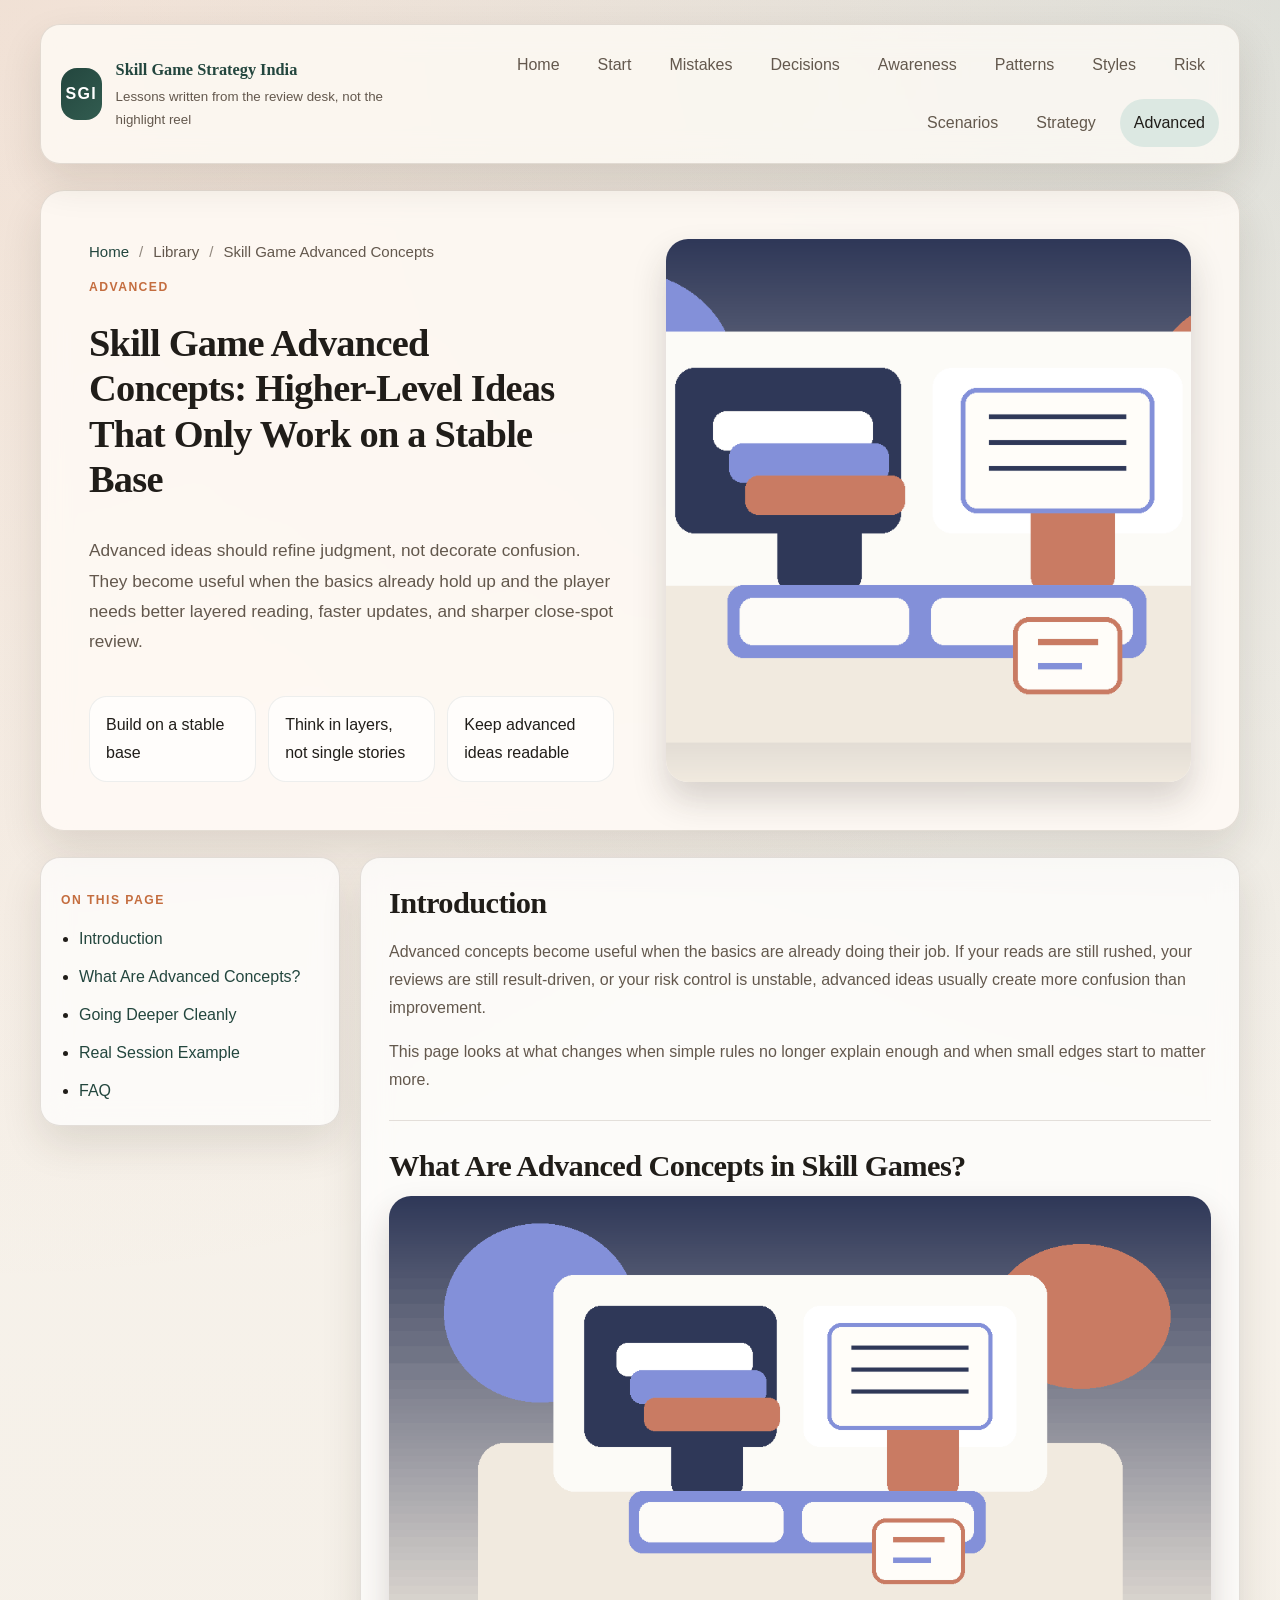
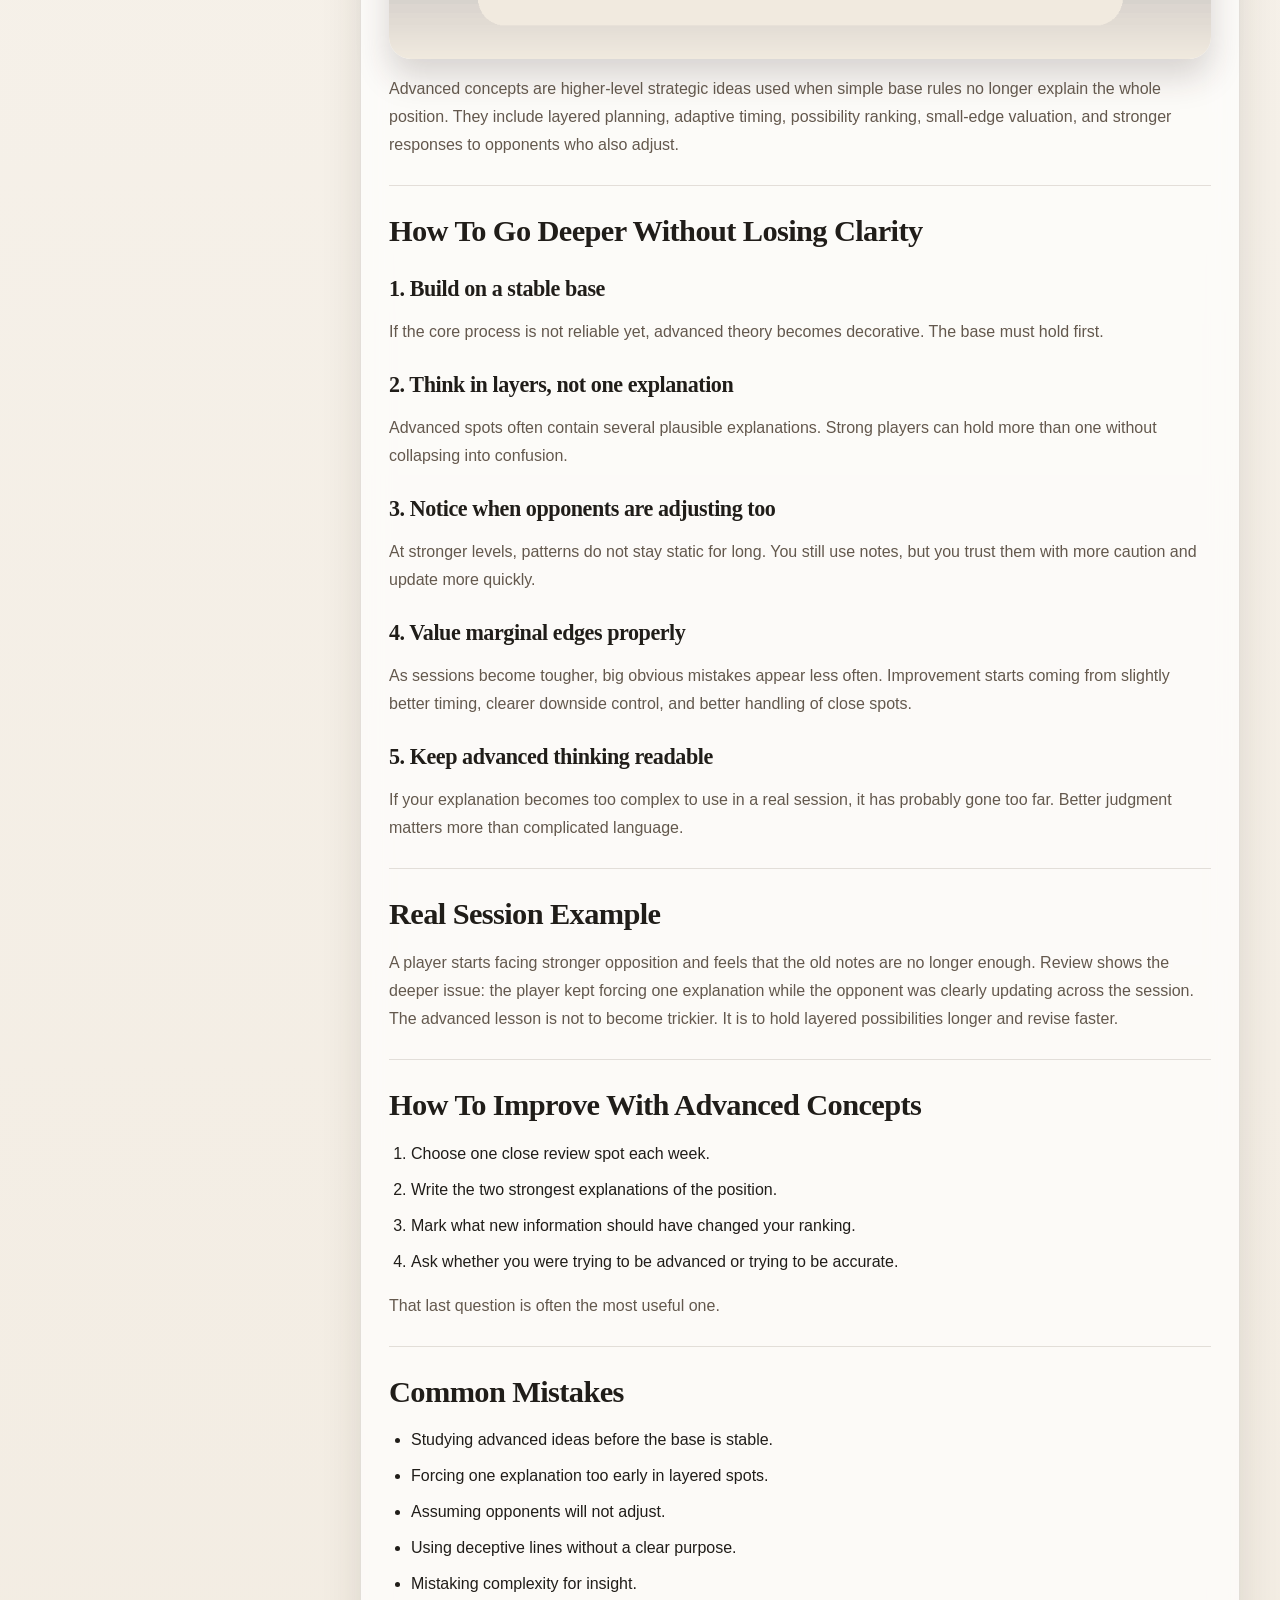
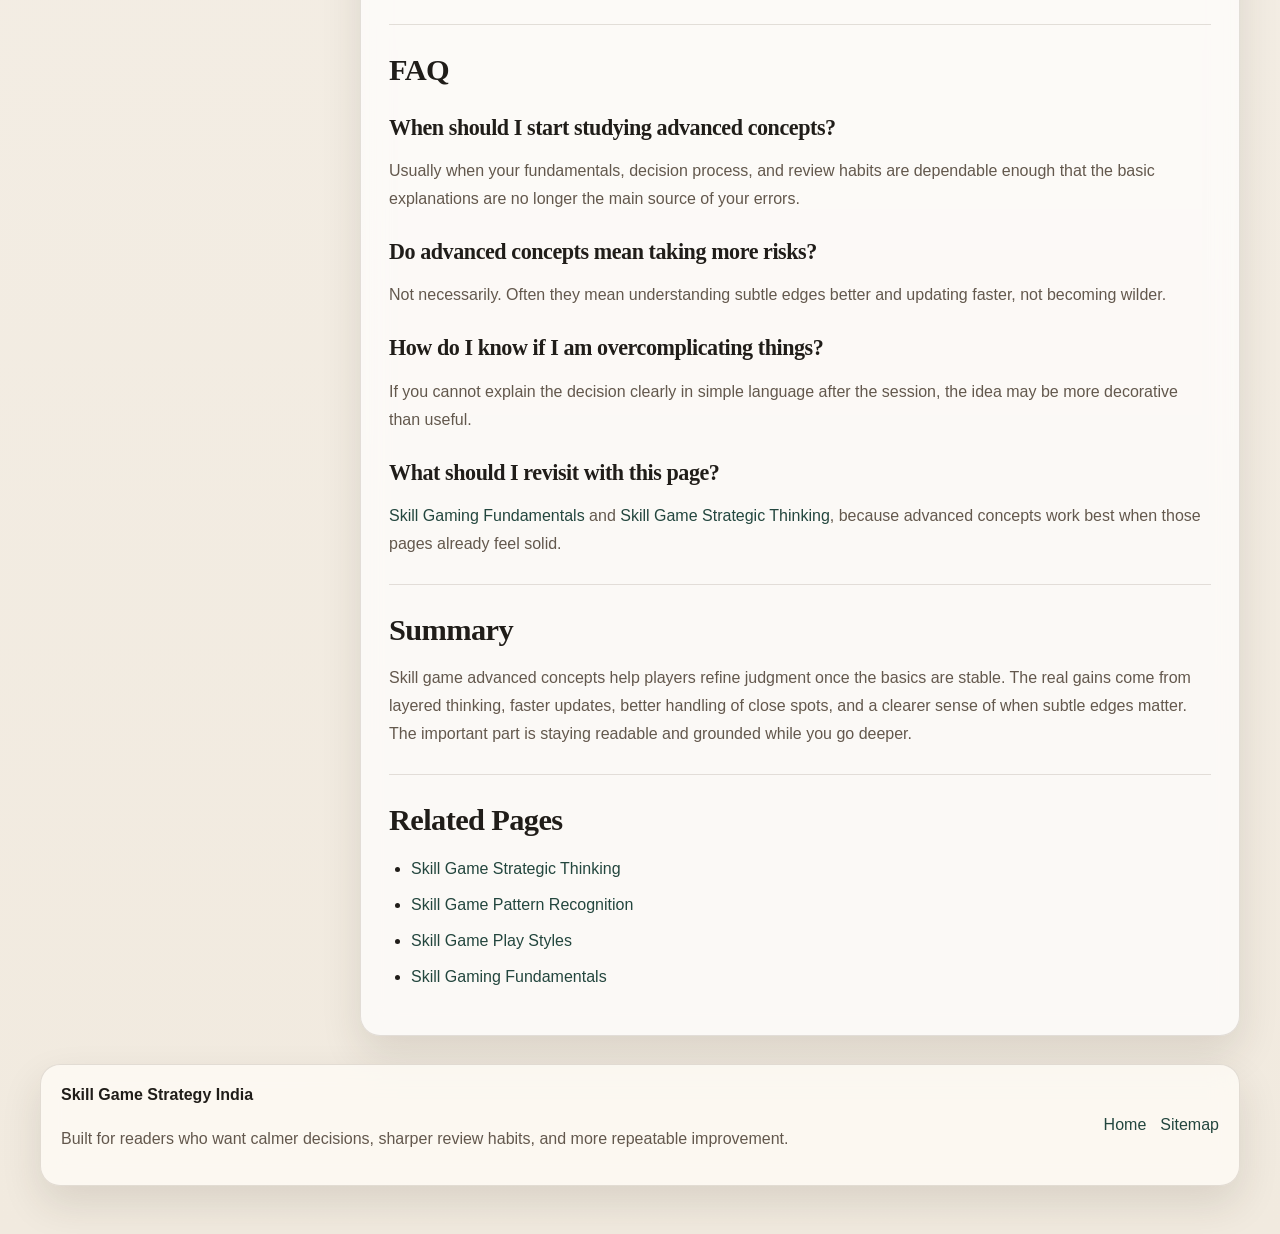
==== advanced-concepts.html @ fa9fa774 "feat: 添加多个技能游戏策略页面和功能 添加了多个技能游戏策略相关的HTML页面，包括风险平衡、玩法风格、场景分析等。同时实现了导航菜单的交互功能，完善了站点地图。  - 新增多个策略内容页面 -" ====
<!doctype html>
<html lang="en">
<head><meta charset="utf-8" /><meta name="viewport" content="width=device-width, initial-scale=1" /><title>Skill Game Advanced Concepts: Higher-Level Ideas That Only Work on a Stable Base</title><meta name="description" content="Learn practical advanced concepts for skill games, including layered thinking, faster adaptation, close-spot review, and how to go deeper without becoming decorative." /><link rel="canonical" href="https://market-lab-cmd.github.io/skill-game-strategy-india/advanced-concepts.html" /><meta property="og:image" content="https://market-lab-cmd.github.io/skill-game-strategy-india/assets/images/advanced-concepts.png" /><link rel="stylesheet" href="assets/css/index.css" /></head>
<body data-page="advanced-concepts"><div class="site-shell"><header class="site-header"><a class="brand" href="index.html"><span class="brand-mark">SGI</span><span><strong>Skill Game Strategy India</strong><small>Lessons written from the review desk, not the highlight reel</small></span></a><button class="menu-toggle" type="button" aria-expanded="false" aria-controls="site-nav">Menu</button><nav id="site-nav" class="site-nav"><a href="index.html">Home</a><a href="fundamentals.html">Start</a><a href="common-mistakes.html">Mistakes</a><a href="decision-making.html">Decisions</a><a href="game-awareness.html">Awareness</a><a href="pattern-recognition.html">Patterns</a><a href="play-styles.html">Styles</a><a href="risk-balance.html">Risk</a><a href="scenarios.html">Scenarios</a><a href="strategic-thinking.html">Strategy</a><a href="advanced-concepts.html" class="active">Advanced</a></nav></header><main>
<section class="hero article-hero"><div class="hero-copy"><nav class="breadcrumbs"><a href="index.html">Home</a><span>Library</span><span>Skill Game Advanced Concepts</span></nav><p class="eyebrow">Advanced</p><h1>Skill Game Advanced Concepts: Higher-Level Ideas That Only Work on a Stable Base</h1><p class="hero-summary">Advanced ideas should refine judgment, not decorate confusion. They become useful when the basics already hold up and the player needs better layered reading, faster updates, and sharper close-spot review.</p><div class="hero-points"><span>Build on a stable base</span><span>Think in layers, not single stories</span><span>Keep advanced ideas readable</span></div></div><div class="hero-visual"><img src="assets/images/advanced-concepts.png" alt="Skill game advanced concepts study scene with layered notes, diagrams, and focused analysis workspace" loading="eager" /></div></section>
<section class="page-layout"><aside class="page-toc"><div class="toc-card"><p class="toc-label">On This Page</p><ul><li><a href="#introduction">Introduction</a></li><li><a href="#what-are">What Are Advanced Concepts?</a></li><li><a href="#going-deeper">Going Deeper Cleanly</a></li><li><a href="#real-session-example">Real Session Example</a></li><li><a href="#faq">FAQ</a></li></ul></div></aside><article class="article-card"><div class="article-body">
<h2 id="introduction">Introduction</h2><p>Advanced concepts become useful when the basics are already doing their job. If your reads are still rushed, your reviews are still result-driven, or your risk control is unstable, advanced ideas usually create more confusion than improvement.</p><p>This page looks at what changes when simple rules no longer explain enough and when small edges start to matter more.</p><hr class="divider" />
<h2 id="what-are">What Are Advanced Concepts in Skill Games?</h2><figure class="feature-image"><img src="assets/images/advanced-concepts.png" alt="Skill game advanced concepts study scene with layered notes, diagrams, and focused analysis workspace" loading="lazy" /></figure><p>Advanced concepts are higher-level strategic ideas used when simple base rules no longer explain the whole position. They include layered planning, adaptive timing, possibility ranking, small-edge valuation, and stronger responses to opponents who also adjust.</p><hr class="divider" />
<h2 id="going-deeper">How To Go Deeper Without Losing Clarity</h2><h3>1. Build on a stable base</h3><p>If the core process is not reliable yet, advanced theory becomes decorative. The base must hold first.</p><h3>2. Think in layers, not one explanation</h3><p>Advanced spots often contain several plausible explanations. Strong players can hold more than one without collapsing into confusion.</p><h3>3. Notice when opponents are adjusting too</h3><p>At stronger levels, patterns do not stay static for long. You still use notes, but you trust them with more caution and update more quickly.</p><h3>4. Value marginal edges properly</h3><p>As sessions become tougher, big obvious mistakes appear less often. Improvement starts coming from slightly better timing, clearer downside control, and better handling of close spots.</p><h3>5. Keep advanced thinking readable</h3><p>If your explanation becomes too complex to use in a real session, it has probably gone too far. Better judgment matters more than complicated language.</p><hr class="divider" />
<h2 id="real-session-example">Real Session Example</h2><p>A player starts facing stronger opposition and feels that the old notes are no longer enough. Review shows the deeper issue: the player kept forcing one explanation while the opponent was clearly updating across the session. The advanced lesson is not to become trickier. It is to hold layered possibilities longer and revise faster.</p><hr class="divider" />
<h2>How To Improve With Advanced Concepts</h2><ol><li>Choose one close review spot each week.</li><li>Write the two strongest explanations of the position.</li><li>Mark what new information should have changed your ranking.</li><li>Ask whether you were trying to be advanced or trying to be accurate.</li></ol><p>That last question is often the most useful one.</p><hr class="divider" />
<h2>Common Mistakes</h2><ul><li>Studying advanced ideas before the base is stable.</li><li>Forcing one explanation too early in layered spots.</li><li>Assuming opponents will not adjust.</li><li>Using deceptive lines without a clear purpose.</li><li>Mistaking complexity for insight.</li></ul><hr class="divider" />
<h2 id="faq">FAQ</h2><h3>When should I start studying advanced concepts?</h3><p>Usually when your fundamentals, decision process, and review habits are dependable enough that the basic explanations are no longer the main source of your errors.</p><h3>Do advanced concepts mean taking more risks?</h3><p>Not necessarily. Often they mean understanding subtle edges better and updating faster, not becoming wilder.</p><h3>How do I know if I am overcomplicating things?</h3><p>If you cannot explain the decision clearly in simple language after the session, the idea may be more decorative than useful.</p><h3>What should I revisit with this page?</h3><p><a href="fundamentals.html">Skill Gaming Fundamentals</a> and <a href="strategic-thinking.html">Skill Game Strategic Thinking</a>, because advanced concepts work best when those pages already feel solid.</p><hr class="divider" />
<h2>Summary</h2><p>Skill game advanced concepts help players refine judgment once the basics are stable. The real gains come from layered thinking, faster updates, better handling of close spots, and a clearer sense of when subtle edges matter. The important part is staying readable and grounded while you go deeper.</p><hr class="divider" />
<h2>Related Pages</h2><ul><li><a href="strategic-thinking.html">Skill Game Strategic Thinking</a></li><li><a href="pattern-recognition.html">Skill Game Pattern Recognition</a></li><li><a href="play-styles.html">Skill Game Play Styles</a></li><li><a href="fundamentals.html">Skill Gaming Fundamentals</a></li></ul>
</div></article></section></main><footer class="site-footer"><div><strong>Skill Game Strategy India</strong><p>Built for readers who want calmer decisions, sharper review habits, and more repeatable improvement.</p></div><div class="footer-links"><a href="index.html">Home</a><a href="sitemap.xml">Sitemap</a></div></footer></div><script src="assets/js/index.js"></script></body></html>
---- assets/css/index.css ----
:root {
  --bg: #f5efe6;
  --bg-soft: #fcf8f3;
  --surface: rgba(255, 251, 246, 0.84);
  --surface-strong: #fffdf9;
  --text: #201d19;
  --muted: #63584d;
  --line: rgba(82, 63, 44, 0.15);
  --brand: #23463e;
  --brand-soft: #dce8e2;
  --accent: #c46d3f;
  --shadow: 0 18px 40px rgba(51, 38, 25, 0.12);
  --radius: 24px;
  --radius-sm: 16px;
  --content-width: 1200px;
}

* {
  box-sizing: border-box;
}

html {
  scroll-behavior: smooth;
}

body {
  margin: 0;
  color: var(--text);
  background:
    radial-gradient(circle at top left, rgba(196, 109, 63, 0.14), transparent 28%),
    radial-gradient(circle at top right, rgba(35, 70, 62, 0.12), transparent 26%),
    linear-gradient(180deg, #f8f4ee 0%, #f1eadf 100%);
  font-family: "Segoe UI", "Trebuchet MS", Arial, sans-serif;
  line-height: 1.75;
}

img {
  display: block;
  max-width: 100%;
}

a {
  color: var(--brand);
  text-decoration: none;
}

a:hover {
  text-decoration: underline;
}

.site-shell {
  width: min(calc(100% - 32px), var(--content-width));
  margin: 0 auto;
  padding: 24px 0 48px;
}

.site-header,
.site-footer,
.hero,
.story-panel,
.hub-grid-section,
.pathway-panel,
.article-card,
.toc-card,
.related-strip {
  backdrop-filter: blur(14px);
}

.site-header,
.site-footer {
  display: flex;
  align-items: center;
  justify-content: space-between;
  gap: 20px;
  padding: 16px 20px;
  border: 1px solid var(--line);
  border-radius: 20px;
  background: rgba(255, 252, 247, 0.75);
  box-shadow: var(--shadow);
}

.site-header {
  position: sticky;
  top: 14px;
  z-index: 10;
}

.brand {
  display: inline-flex;
  align-items: center;
  gap: 14px;
  min-width: 0;
}

.brand:hover {
  text-decoration: none;
}

.brand-mark {
  display: inline-grid;
  place-items: center;
  width: 52px;
  height: 52px;
  border-radius: 16px;
  background: linear-gradient(135deg, var(--brand), #325c50);
  color: #fff;
  font-weight: 700;
  letter-spacing: 0.08em;
}

.brand strong,
.brand small {
  display: block;
}

.brand strong {
  font-family: "Palatino Linotype", "Book Antiqua", Palatino, serif;
  font-size: 1.02rem;
}

.brand small,
.site-footer p,
.section-heading p,
.hero-summary,
.article-body p,
.guide-card-copy p {
  color: var(--muted);
}

.site-nav {
  display: flex;
  flex-wrap: wrap;
  gap: 10px;
  justify-content: flex-end;
}

.site-nav a {
  padding: 10px 14px;
  border-radius: 999px;
  color: var(--muted);
  transition: 0.2s ease;
}

.site-nav a.active,
.site-nav a:hover {
  color: var(--text);
  background: var(--brand-soft);
  text-decoration: none;
}

.menu-toggle {
  display: none;
  border: 0;
  background: var(--brand);
  color: #fff;
  border-radius: 999px;
  padding: 10px 16px;
  font: inherit;
}

.hero,
.story-panel,
.hub-grid-section,
.pathway-panel,
.related-strip {
  margin-top: 26px;
  border: 1px solid var(--line);
  border-radius: var(--radius);
  background: var(--surface);
  box-shadow: var(--shadow);
}

.hero {
  display: grid;
  grid-template-columns: minmax(0, 1fr) minmax(360px, 1fr);
  gap: clamp(28px, 4vw, 56px);
  padding: clamp(26px, 4vw, 48px);
  align-items: stretch;
}

.hero-copy {
  display: flex;
  flex-direction: column;
  justify-content: center;
  min-width: 0;
}

.hero-copy h1,
.section-heading h2,
.article-card h1,
.article-card h2,
.article-card h3,
.article-card h4,
.guide-card-copy h3,
.story-card h3,
.path-step strong,
.mini-card strong {
  font-family: "Palatino Linotype", "Book Antiqua", Palatino, serif;
  line-height: 1.18;
  letter-spacing: -0.02em;
}

.hero-copy h1 {
  max-width: 11em;
  margin: 10px 0 16px;
  font-size: clamp(2.5rem, 3.3vw, 4rem);
}

.home-hero .hero-copy h1 {
  max-width: 10.6em;
}

.article-hero .hero-copy h1 {
  font-size: clamp(2.2rem, 3vw, 3.45rem);
  max-width: 12.2em;
}

.eyebrow,
.toc-label,
.guide-meta,
.mini-eyebrow {
  text-transform: uppercase;
  letter-spacing: 0.12em;
  font-weight: 700;
  font-size: 0.76rem;
  color: var(--accent);
}

.hero-summary {
  max-width: 66ch;
  font-size: 1.08rem;
}

.hero-points,
.hero-actions,
.pathway-steps,
.story-grid,
.guide-grid,
.mini-grid {
  display: grid;
}

.hero-points {
  grid-template-columns: repeat(3, minmax(0, 1fr));
  gap: 12px;
  margin-top: 22px;
}

.hero-points span,
.path-step,
.story-card,
.guide-card,
.mini-card {
  border: 1px solid rgba(35, 70, 62, 0.08);
}

.hero-points span,
.path-step {
  padding: 14px 16px;
  border-radius: 18px;
  background: rgba(255, 255, 255, 0.64);
}

.hero-actions {
  grid-template-columns: repeat(2, max-content);
  gap: 12px;
  margin-top: 20px;
}

.button {
  display: inline-flex;
  align-items: center;
  justify-content: center;
  min-height: 48px;
  padding: 0 20px;
  border-radius: 999px;
  font-weight: 700;
}

.button.primary {
  color: #fff;
  background: linear-gradient(135deg, var(--brand), #355d53);
}

.button.secondary {
  color: var(--brand);
  background: rgba(35, 70, 62, 0.08);
}

.button:hover {
  text-decoration: none;
}

.hero-visual {
  display: flex;
  min-height: 100%;
}

.hero-visual img,
.guide-card img,
.feature-image img {
  width: 100%;
  object-fit: cover;
  border-radius: 22px;
  box-shadow: 0 18px 34px rgba(44, 34, 25, 0.18);
}

.hero-visual img {
  height: 100%;
  min-height: 420px;
  max-height: 560px;
  object-position: center;
}

.story-panel,
.hub-grid-section,
.pathway-panel,
.related-strip {
  padding: 24px;
}

.section-heading {
  max-width: 760px;
}

.section-heading h2 {
  margin: 10px 0 12px;
  font-size: clamp(1.9rem, 2.6vw, 2.8rem);
}

.story-grid {
  grid-template-columns: repeat(3, minmax(0, 1fr));
  gap: 16px;
  margin-top: 20px;
}

.story-card,
.guide-card,
.mini-card,
.toc-card,
.article-card {
  border-radius: 20px;
  background: rgba(255, 255, 255, 0.7);
}

.story-card {
  padding: 20px;
}

.story-card h3 {
  margin: 0 0 10px;
  font-size: 1.28rem;
}

.guide-grid {
  grid-template-columns: repeat(2, minmax(0, 1fr));
  gap: 18px;
  margin-top: 22px;
}

.guide-card {
  display: grid;
  grid-template-columns: minmax(180px, 240px) minmax(0, 1fr);
  gap: 18px;
  padding: 14px;
  color: inherit;
}

.guide-card:hover,
.mini-card:hover {
  text-decoration: none;
}

.guide-card img {
  height: 100%;
  min-height: 220px;
}

.guide-card-copy {
  display: flex;
  flex-direction: column;
  justify-content: center;
}

.guide-card-copy h3 {
  margin: 10px 0 10px;
  font-size: 1.5rem;
}

.pathway-steps {
  gap: 14px;
  margin-top: 22px;
}

.path-step {
  display: flex;
  align-items: flex-start;
  gap: 14px;
}

.path-step strong {
  font-size: 1.4rem;
  color: var(--brand);
}

.page-layout {
  display: grid;
  grid-template-columns: 300px minmax(0, 1fr);
  gap: 20px;
  margin-top: 26px;
}

.page-toc {
  position: sticky;
  top: 108px;
  align-self: start;
}

.toc-card,
.article-card {
  border: 1px solid var(--line);
  box-shadow: var(--shadow);
}

.toc-card {
  padding: 20px;
}

.toc-card ul {
  margin: 14px 0 0;
  padding-left: 18px;
}

.toc-card li + li {
  margin-top: 10px;
}

.article-card {
  padding: 28px;
}

.breadcrumbs {
  display: flex;
  flex-wrap: wrap;
  gap: 10px;
  color: var(--muted);
  font-size: 0.94rem;
}

.breadcrumbs span::before {
  content: "/";
  margin-right: 10px;
  color: rgba(99, 88, 77, 0.7);
}

.article-body > h2:first-child,
.article-body > h3:first-child {
  margin-top: 0;
}

.article-body h2 {
  margin-top: 28px;
  margin-bottom: 12px;
  font-size: 1.9rem;
}

.article-body h3 {
  margin-top: 26px;
  margin-bottom: 10px;
  font-size: 1.38rem;
}

.article-body h4 {
  margin-top: 18px;
  margin-bottom: 8px;
  font-size: 1.08rem;
}

.article-body ul,
.article-body ol {
  padding-left: 22px;
}

.article-body li + li {
  margin-top: 8px;
}

.divider {
  border: 0;
  border-top: 1px solid var(--line);
  margin: 26px 0;
}

.feature-image {
  margin: 0;
}

.related-strip .mini-grid {
  grid-template-columns: repeat(4, minmax(0, 1fr));
  gap: 16px;
  margin-top: 18px;
}

.mini-card {
  display: grid;
  gap: 8px;
  padding: 18px;
}

.site-footer {
  margin-top: 28px;
}

.footer-links {
  display: flex;
  flex-wrap: wrap;
  gap: 14px;
}

@media (max-width: 1080px) {
  .hero,
  .page-layout,
  .guide-grid,
  .story-grid,
  .related-strip .mini-grid {
    grid-template-columns: 1fr;
  }

  .guide-card {
    grid-template-columns: 1fr;
  }

  .page-toc {
    position: static;
  }

  .hero-points {
    grid-template-columns: 1fr;
  }
}

@media (max-width: 860px) {
  .site-header,
  .site-footer {
    flex-wrap: wrap;
  }

  .menu-toggle {
    display: inline-flex;
  }

  .site-nav {
    display: none;
    width: 100%;
    justify-content: flex-start;
  }

  .site-header.nav-open .site-nav {
    display: flex;
  }

  .hero-actions {
    grid-template-columns: 1fr;
  }

  .button {
    width: 100%;
  }
}

@media (max-width: 640px) {
  .site-shell {
    width: min(calc(100% - 20px), var(--content-width));
    padding-top: 18px;
  }

  .site-header,
  .site-footer,
  .story-panel,
  .hub-grid-section,
  .pathway-panel,
  .related-strip,
  .article-card,
  .toc-card {
    padding: 18px;
    border-radius: 18px;
  }

  .hero {
    padding: 18px;
    border-radius: 18px;
  }

  .hero-visual img {
    min-height: 280px;
    max-height: 360px;
  }

  .brand-mark {
    width: 46px;
    height: 46px;
  }
}
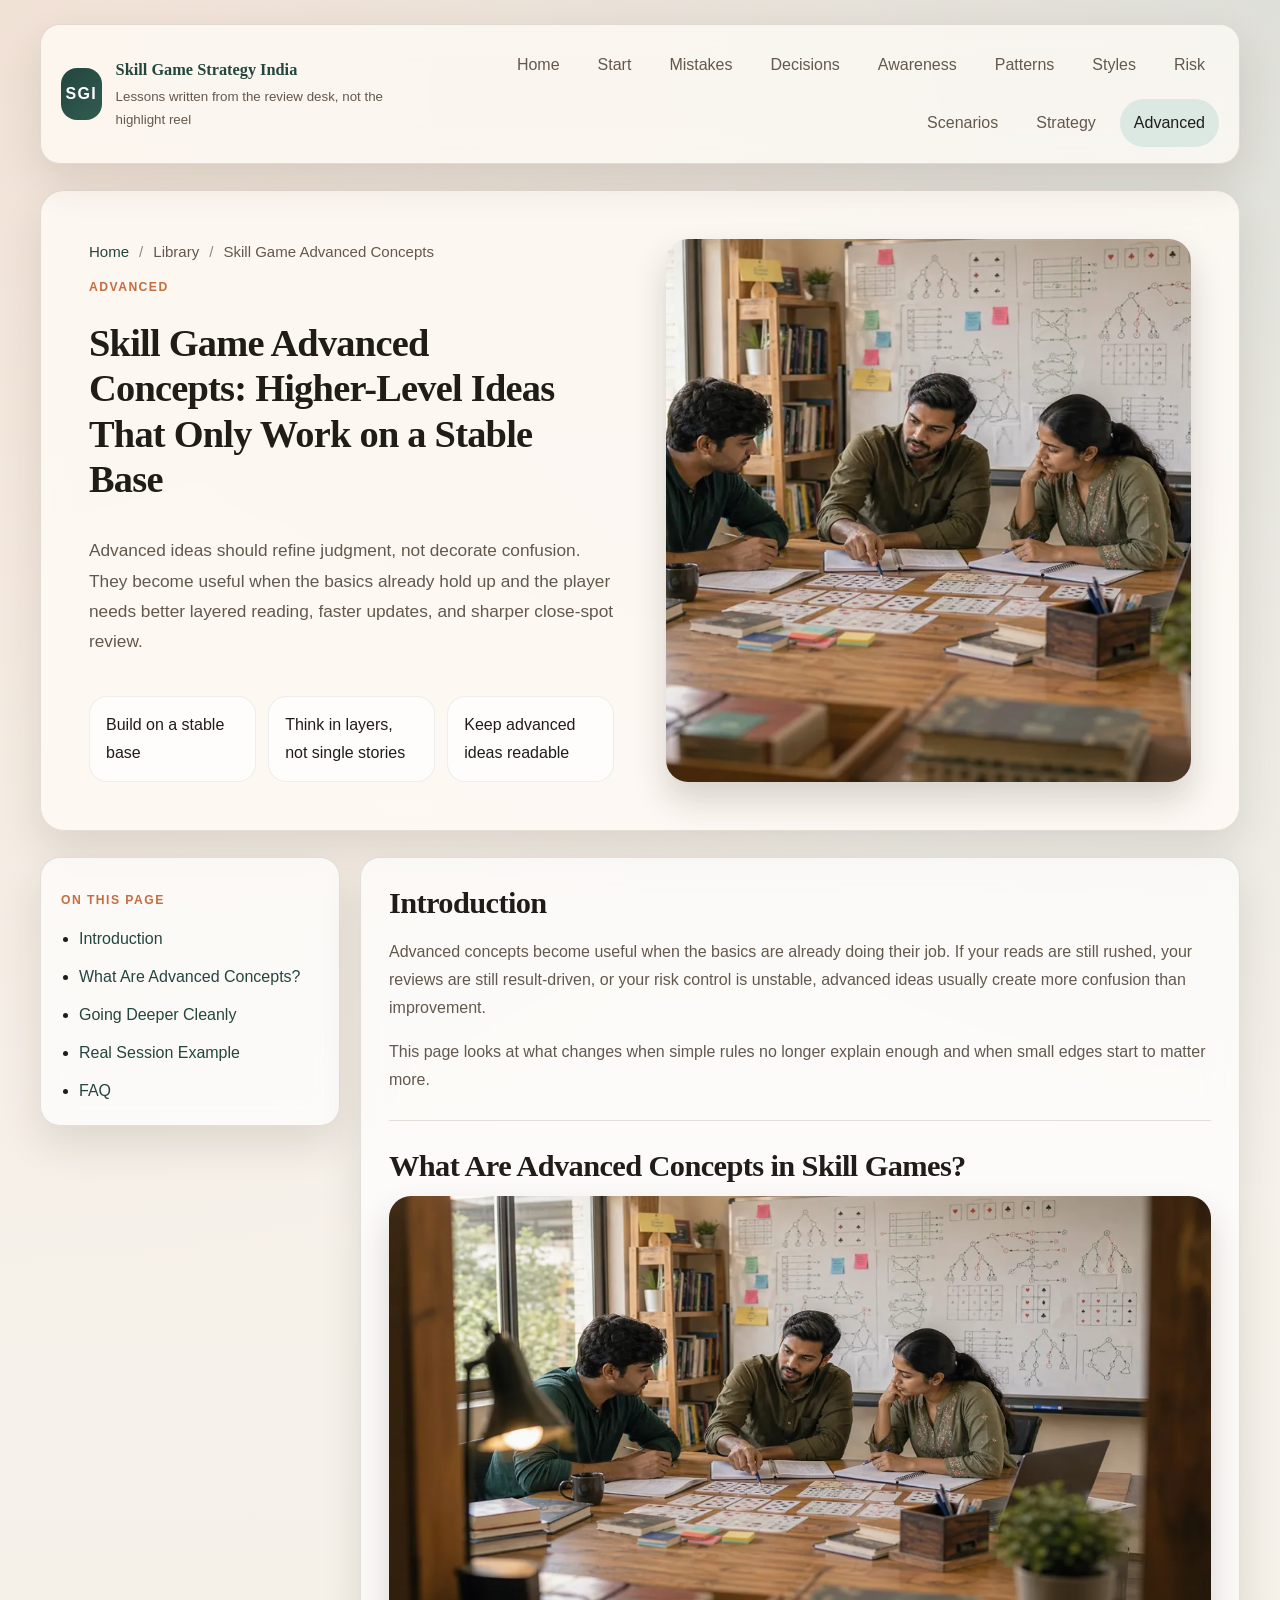
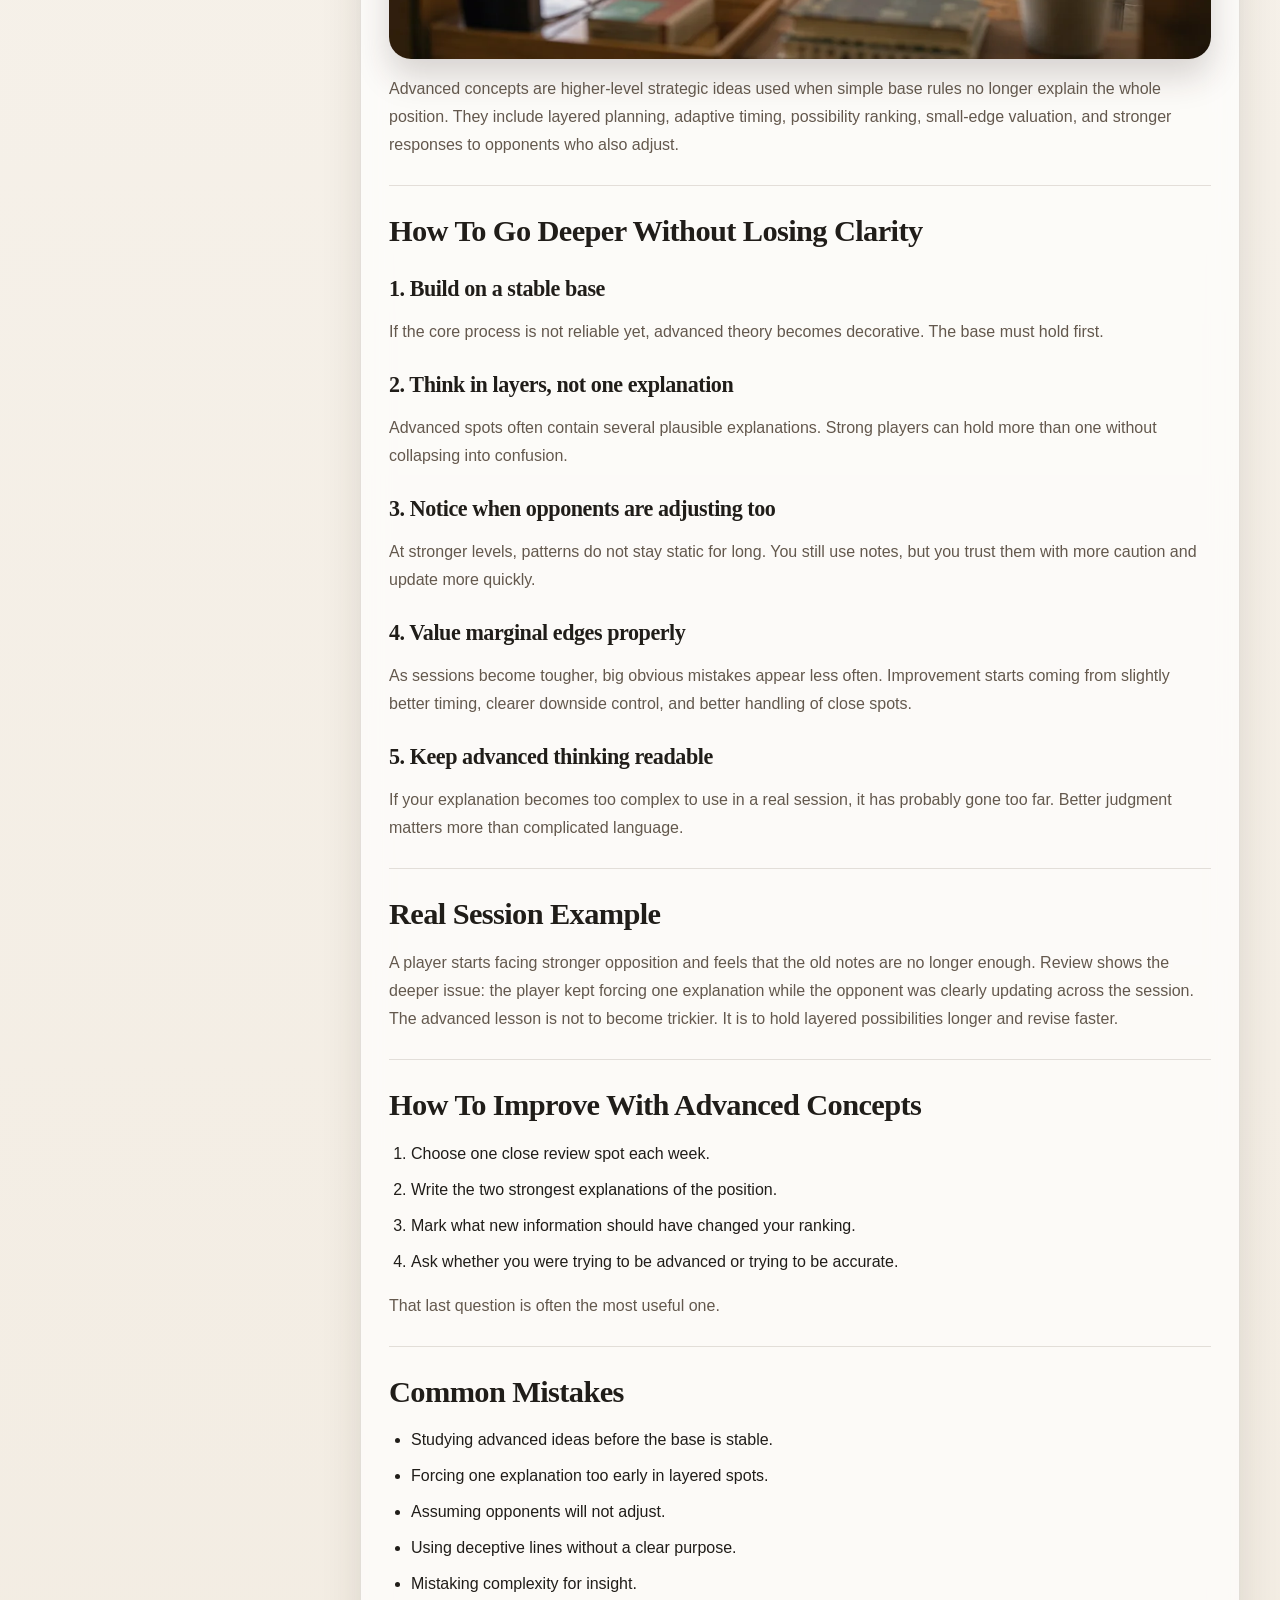
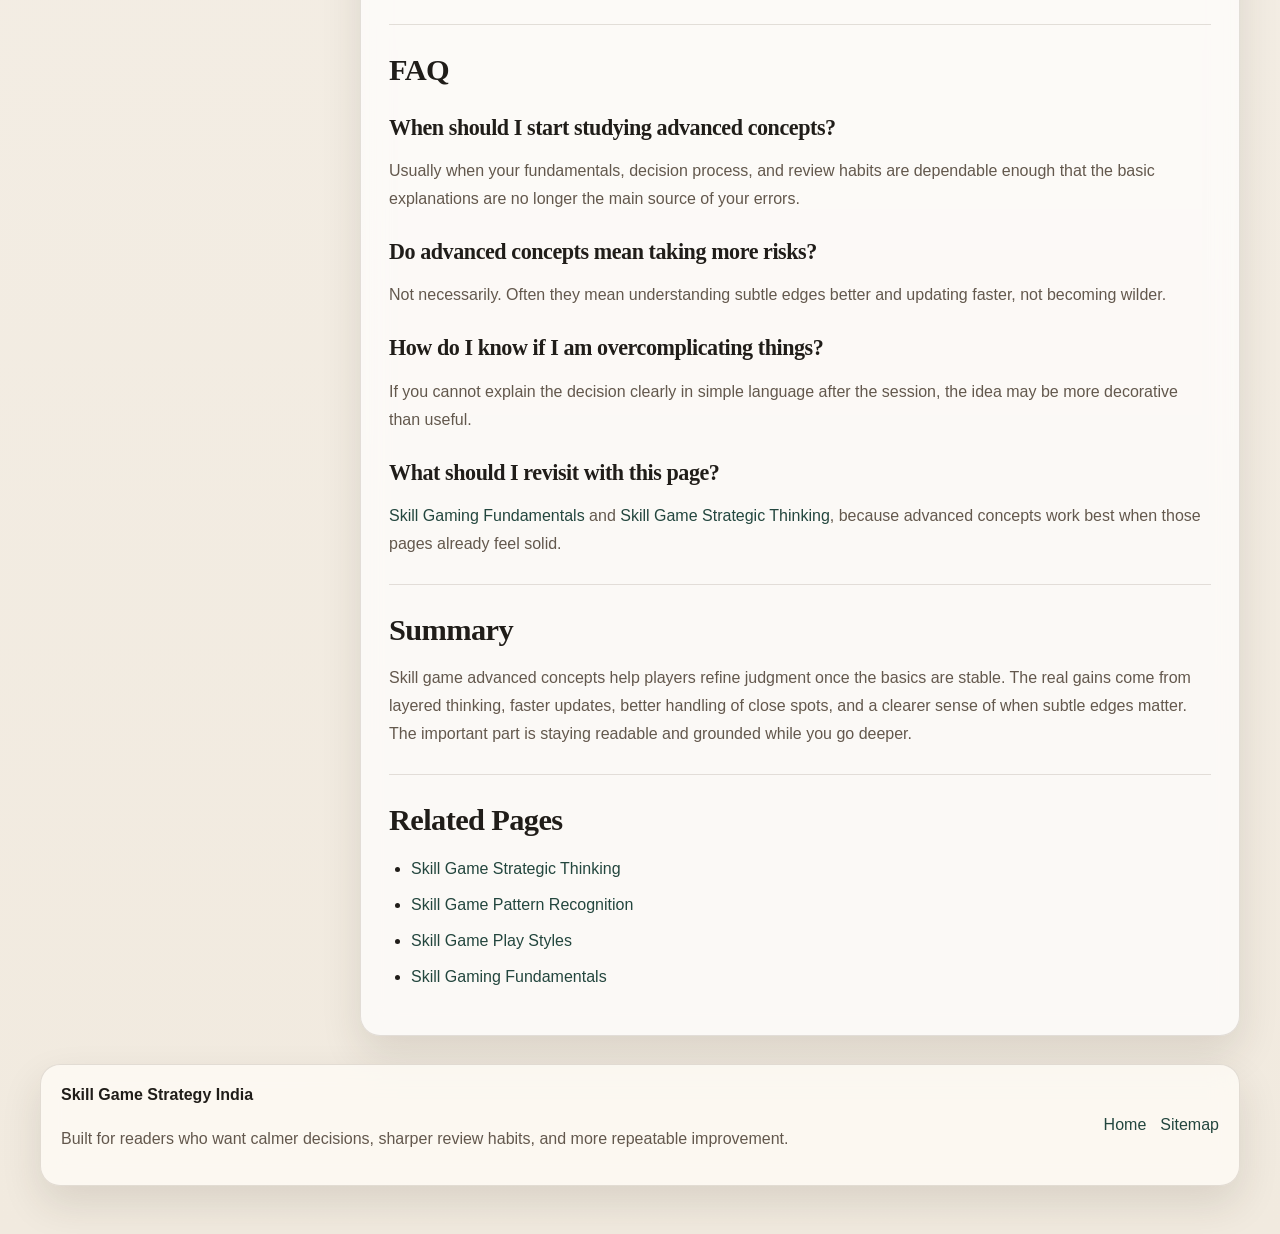
==== commit f2be0973: "feat(assets): 替换PNG图片为WebP格式以优化加载性能 删除旧的PNG图片文件并添加对应的WebP格式图片，同时更新所有引用这些图片的HTML和Markdown文件，以提升页面加载速度" ====
--- a/advanced-concepts.html
+++ b/advanced-concepts.html
@@ -1,11 +1,11 @@
 <!doctype html>
 <html lang="en">
-<head><meta charset="utf-8" /><meta name="viewport" content="width=device-width, initial-scale=1" /><title>Skill Game Advanced Concepts: Higher-Level Ideas That Only Work on a Stable Base</title><meta name="description" content="Learn practical advanced concepts for skill games, including layered thinking, faster adaptation, close-spot review, and how to go deeper without becoming decorative." /><link rel="canonical" href="https://market-lab-cmd.github.io/skill-game-strategy-india/advanced-concepts.html" /><meta property="og:image" content="https://market-lab-cmd.github.io/skill-game-strategy-india/assets/images/advanced-concepts.png" /><link rel="stylesheet" href="assets/css/index.css" /></head>
+<head><meta charset="utf-8" /><meta name="viewport" content="width=device-width, initial-scale=1" /><title>Skill Game Advanced Concepts: Higher-Level Ideas That Only Work on a Stable Base</title><meta name="description" content="Learn practical advanced concepts for skill games, including layered thinking, faster adaptation, close-spot review, and how to go deeper without becoming decorative." /><link rel="canonical" href="https://market-lab-cmd.github.io/skill-game-strategy-india/advanced-concepts.html" /><meta property="og:image" content="https://market-lab-cmd.github.io/skill-game-strategy-india/assets/images/advanced-concepts.webp" /><link rel="stylesheet" href="assets/css/index.css" /></head>
 <body data-page="advanced-concepts"><div class="site-shell"><header class="site-header"><a class="brand" href="index.html"><span class="brand-mark">SGI</span><span><strong>Skill Game Strategy India</strong><small>Lessons written from the review desk, not the highlight reel</small></span></a><button class="menu-toggle" type="button" aria-expanded="false" aria-controls="site-nav">Menu</button><nav id="site-nav" class="site-nav"><a href="index.html">Home</a><a href="fundamentals.html">Start</a><a href="common-mistakes.html">Mistakes</a><a href="decision-making.html">Decisions</a><a href="game-awareness.html">Awareness</a><a href="pattern-recognition.html">Patterns</a><a href="play-styles.html">Styles</a><a href="risk-balance.html">Risk</a><a href="scenarios.html">Scenarios</a><a href="strategic-thinking.html">Strategy</a><a href="advanced-concepts.html" class="active">Advanced</a></nav></header><main>
-<section class="hero article-hero"><div class="hero-copy"><nav class="breadcrumbs"><a href="index.html">Home</a><span>Library</span><span>Skill Game Advanced Concepts</span></nav><p class="eyebrow">Advanced</p><h1>Skill Game Advanced Concepts: Higher-Level Ideas That Only Work on a Stable Base</h1><p class="hero-summary">Advanced ideas should refine judgment, not decorate confusion. They become useful when the basics already hold up and the player needs better layered reading, faster updates, and sharper close-spot review.</p><div class="hero-points"><span>Build on a stable base</span><span>Think in layers, not single stories</span><span>Keep advanced ideas readable</span></div></div><div class="hero-visual"><img src="assets/images/advanced-concepts.png" alt="Skill game advanced concepts study scene with layered notes, diagrams, and focused analysis workspace" loading="eager" /></div></section>
+<section class="hero article-hero"><div class="hero-copy"><nav class="breadcrumbs"><a href="index.html">Home</a><span>Library</span><span>Skill Game Advanced Concepts</span></nav><p class="eyebrow">Advanced</p><h1>Skill Game Advanced Concepts: Higher-Level Ideas That Only Work on a Stable Base</h1><p class="hero-summary">Advanced ideas should refine judgment, not decorate confusion. They become useful when the basics already hold up and the player needs better layered reading, faster updates, and sharper close-spot review.</p><div class="hero-points"><span>Build on a stable base</span><span>Think in layers, not single stories</span><span>Keep advanced ideas readable</span></div></div><div class="hero-visual"><img src="assets/images/advanced-concepts.webp" alt="Skill game advanced concepts study scene with layered notes, diagrams, and focused analysis workspace" loading="eager" /></div></section>
 <section class="page-layout"><aside class="page-toc"><div class="toc-card"><p class="toc-label">On This Page</p><ul><li><a href="#introduction">Introduction</a></li><li><a href="#what-are">What Are Advanced Concepts?</a></li><li><a href="#going-deeper">Going Deeper Cleanly</a></li><li><a href="#real-session-example">Real Session Example</a></li><li><a href="#faq">FAQ</a></li></ul></div></aside><article class="article-card"><div class="article-body">
 <h2 id="introduction">Introduction</h2><p>Advanced concepts become useful when the basics are already doing their job. If your reads are still rushed, your reviews are still result-driven, or your risk control is unstable, advanced ideas usually create more confusion than improvement.</p><p>This page looks at what changes when simple rules no longer explain enough and when small edges start to matter more.</p><hr class="divider" />
-<h2 id="what-are">What Are Advanced Concepts in Skill Games?</h2><figure class="feature-image"><img src="assets/images/advanced-concepts.png" alt="Skill game advanced concepts study scene with layered notes, diagrams, and focused analysis workspace" loading="lazy" /></figure><p>Advanced concepts are higher-level strategic ideas used when simple base rules no longer explain the whole position. They include layered planning, adaptive timing, possibility ranking, small-edge valuation, and stronger responses to opponents who also adjust.</p><hr class="divider" />
+<h2 id="what-are">What Are Advanced Concepts in Skill Games?</h2><figure class="feature-image"><img src="assets/images/advanced-concepts.webp" alt="Skill game advanced concepts study scene with layered notes, diagrams, and focused analysis workspace" loading="lazy" /></figure><p>Advanced concepts are higher-level strategic ideas used when simple base rules no longer explain the whole position. They include layered planning, adaptive timing, possibility ranking, small-edge valuation, and stronger responses to opponents who also adjust.</p><hr class="divider" />
 <h2 id="going-deeper">How To Go Deeper Without Losing Clarity</h2><h3>1. Build on a stable base</h3><p>If the core process is not reliable yet, advanced theory becomes decorative. The base must hold first.</p><h3>2. Think in layers, not one explanation</h3><p>Advanced spots often contain several plausible explanations. Strong players can hold more than one without collapsing into confusion.</p><h3>3. Notice when opponents are adjusting too</h3><p>At stronger levels, patterns do not stay static for long. You still use notes, but you trust them with more caution and update more quickly.</p><h3>4. Value marginal edges properly</h3><p>As sessions become tougher, big obvious mistakes appear less often. Improvement starts coming from slightly better timing, clearer downside control, and better handling of close spots.</p><h3>5. Keep advanced thinking readable</h3><p>If your explanation becomes too complex to use in a real session, it has probably gone too far. Better judgment matters more than complicated language.</p><hr class="divider" />
 <h2 id="real-session-example">Real Session Example</h2><p>A player starts facing stronger opposition and feels that the old notes are no longer enough. Review shows the deeper issue: the player kept forcing one explanation while the opponent was clearly updating across the session. The advanced lesson is not to become trickier. It is to hold layered possibilities longer and revise faster.</p><hr class="divider" />
 <h2>How To Improve With Advanced Concepts</h2><ol><li>Choose one close review spot each week.</li><li>Write the two strongest explanations of the position.</li><li>Mark what new information should have changed your ranking.</li><li>Ask whether you were trying to be advanced or trying to be accurate.</li></ol><p>That last question is often the most useful one.</p><hr class="divider" />
